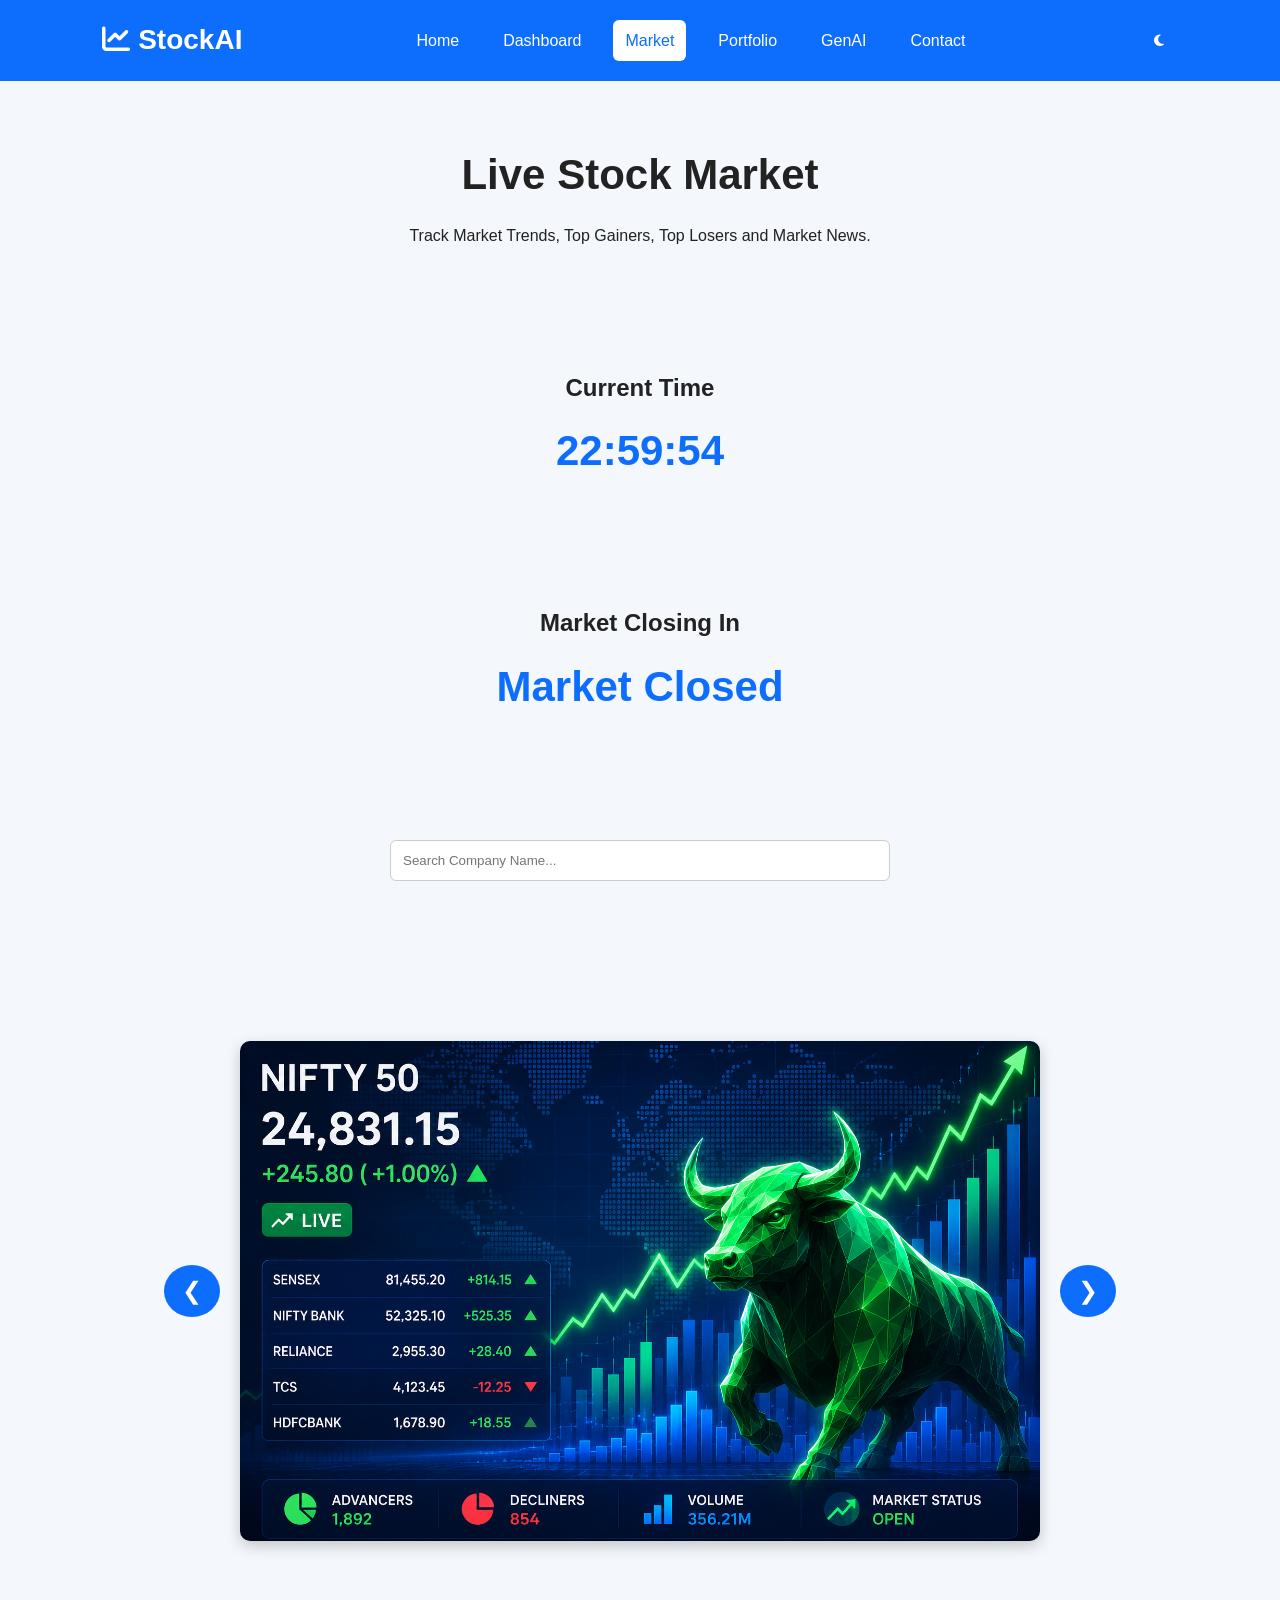
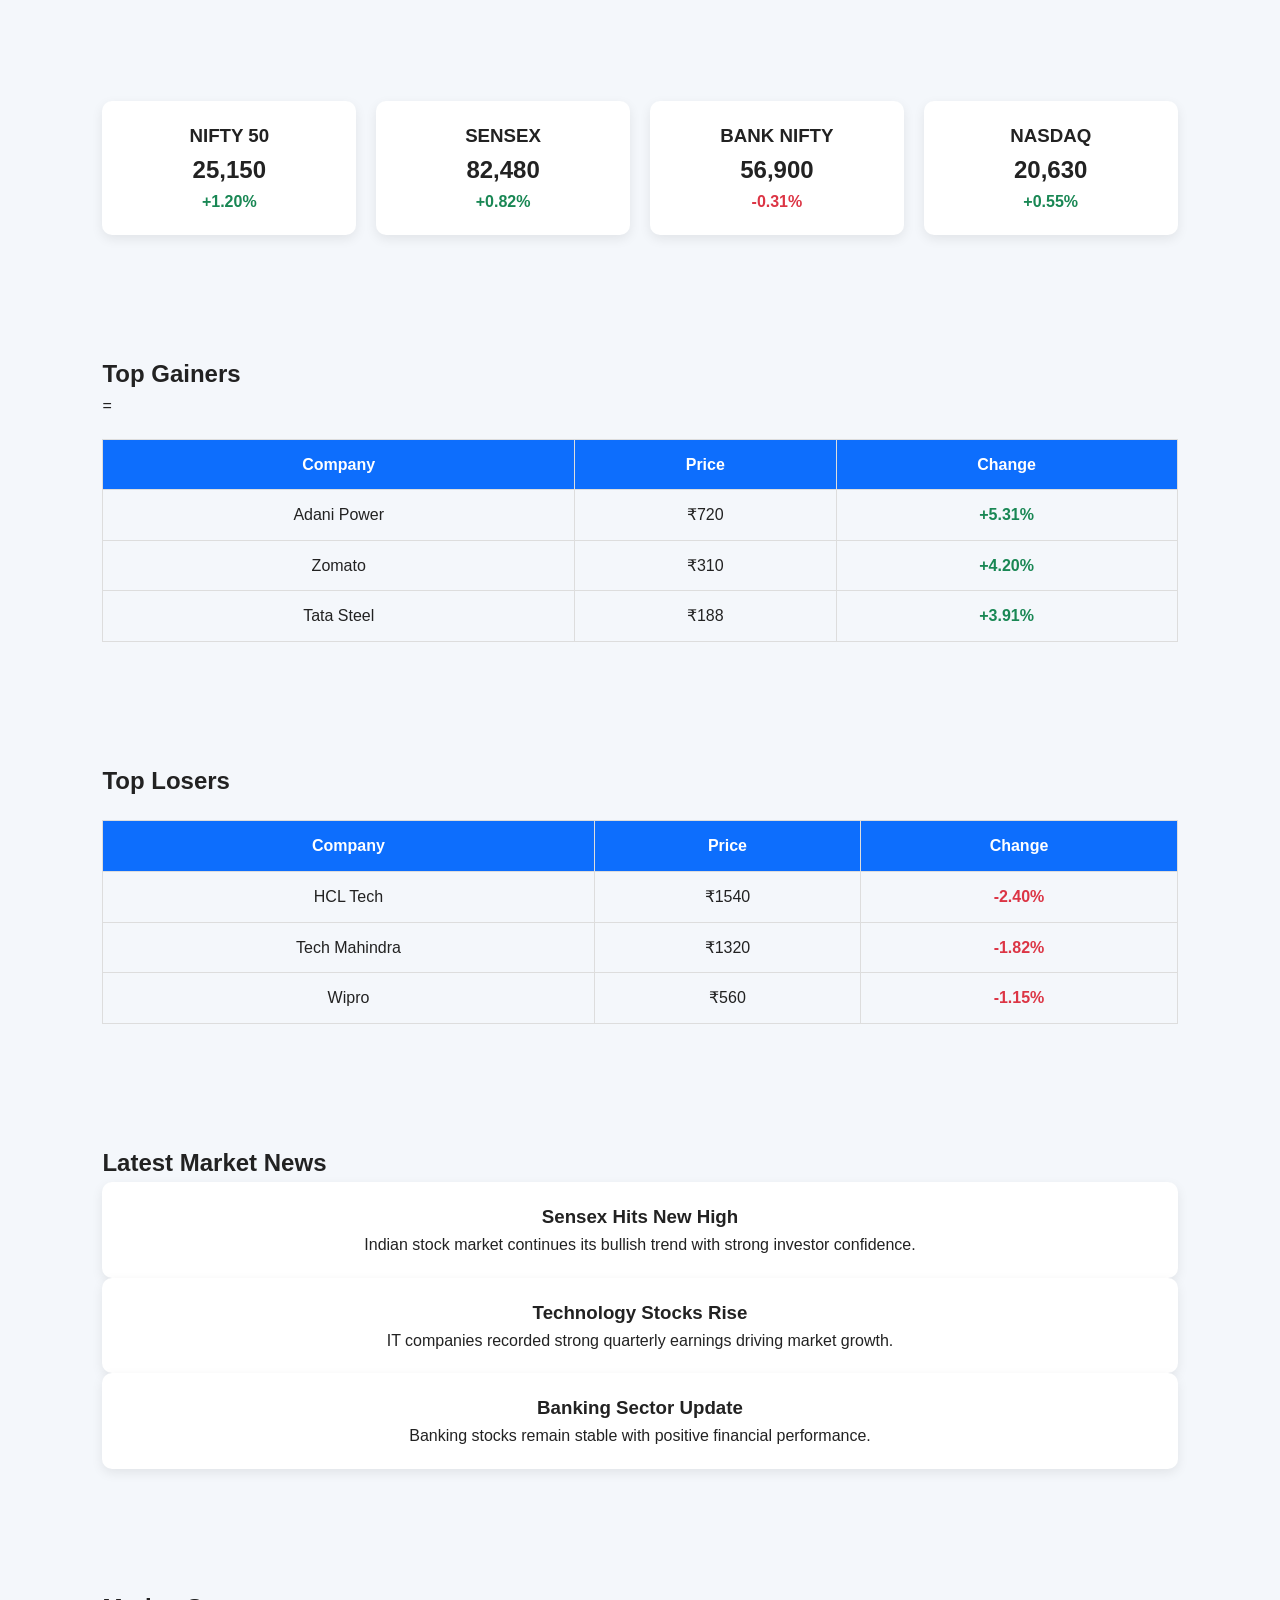
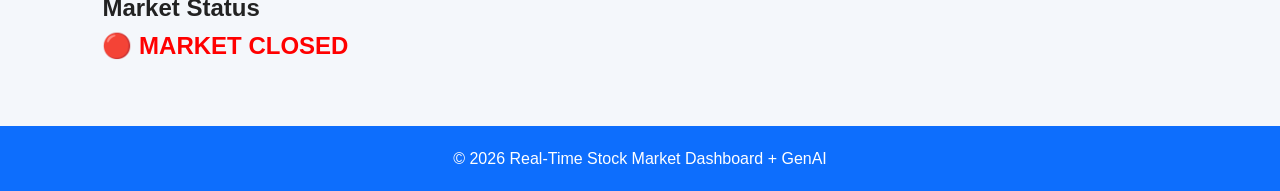
==== market.html @ c52ebc90 "first commit" ====
<!DOCTYPE html>
<html lang="en">

<head>
    <meta charset="UTF-8">
    <meta name="viewport" content="width=device-width, initial-scale=1.0">
    <title>Market | StockAI</title>
    <link rel="stylesheet" href="Css/style.css">
    <link rel="stylesheet" href="Css/responsive.css">
    <link rel="stylesheet"
        href="https://cdnjs.cloudflare.com/ajax/libs/font-awesome/6.6.0/css/all.min.css">
</head>

<body>

    <header>

        <div class="logo">
            <h2><i class="fa-solid fa-chart-line"></i> StockAI</h2>
        </div>

        <nav>
            <a href="index.html">Home</a>
            <a href="dashboard.html">Dashboard</a>
            <a href="market.html" class="active">Market</a>
            <a href="portfolio.html">Portfolio</a>
            <a href="ai.html">GenAI</a>
            <a href="contact.html">Contact</a>
        </nav>

        <button id="themeBtn" aria-label="Toggle Dark Mode">
            <i class="fa-solid fa-moon"></i>
        </button>
    </header>

    <section class="market-hero">
        <h1>Live Stock Market</h1>
        <p>Track Market Trends, Top Gainers, Top Losers and Market News.</p>
    </section>

    <section class="clock-section">
        <h2>Current Time</h2>
        <h1 id="clock">00:00:00</h1>
    </section>

    <section class="countdown">
        <h2>Market Closing In</h2>
        <h1 id="countdown">03:30:00</h1>
    </section>

    <section class="search-section">
        <input type="text"
            id="searchInput"
            placeholder="Search Company Name...">
    </section>

    <section class="slider">
    <button id="prevBtn">❮</button>
    <img
        id="sliderImage"
        src="images/stock3.jpg"
        alt="Stock Market">
    <button id="nextBtn">❯</button>
    </section>

    <section class="market-overview">

        <div class="market-card">
            <h3>NIFTY 50</h3>
            <h2 id="nifty">25,150</h2>
            <p class="green">+1.20%</p>
        </div>

        <div class="market-card">
            <h3>SENSEX</h3>
            <h2 id="sensex">82,480</h2>
            <p class="green">+0.82%</p>
        </div>

        <div class="market-card">
            <h3>BANK NIFTY</h3>
            <h2>56,900</h2>
            <p class="red">-0.31%</p>
        </div>

        <div class="market-card">
            <h3>NASDAQ</h3>
            <h2>20,630</h2>
            <p class="green">+0.55%</p>
        </div>

    </section>
    
    <section>
        <h2>Top Gainers</h2>
        <table>
            <tr>
                <th>Company</th>
                <th>Price</th>
                <th>Change</th>
=
            </tr>

            <tr>
                <td>Adani Power</td>
                <td>₹720</td>
                <td class="green">+5.31%</td>
            </tr>

            <tr>
                <td>Zomato</td>
                <td>₹310</td>
                <td class="green">+4.20%</td>
            </tr>

            <tr>
                <td>Tata Steel</td>
                <td>₹188</td>
                <td class="green">+3.91%</td>
            </tr>
        </table>

    </section>

    <section>
        <h2>Top Losers</h2>
        <table>
            <tr>
                <th>Company</th>
                <th>Price</th>
                <th>Change</th>
            </tr>

            <tr>
                <td>HCL Tech</td>
                <td>₹1540</td>
                <td class="red">-2.40%</td>
            </tr>

            <tr>
                <td>Tech Mahindra</td>
                <td>₹1320</td>
                <td class="red">-1.82%</td>
            </tr>

            <tr>
                <td>Wipro</td>
                <td>₹560</td>
                <td class="red">-1.15%</td>
            </tr>

        </table>

    </section>

    <section class="news">
        <h2>Latest Market News</h2>
        <div class="news-card">
            <h3>Sensex Hits New High</h3>
            <p>Indian stock market continues its bullish trend with strong investor confidence.</p>
        </div>

        <div class="news-card">
            <h3>Technology Stocks Rise</h3>
            <p>IT companies recorded strong quarterly earnings driving market growth. </p>
        </div>

        <div class="news-card">
            <h3>Banking Sector Update</h3>
            <p>Banking stocks remain stable with positive financial performance.</p>
        </div>

    </section>
    <section class="market-status">

        <h2>Market Status</h2>

        <h1 class="green" id="marketStatus">OPEN</h1>

    </section>
    
    <div id="toast">
        Market Updated Successfully
    </div>

    <button id="topBtn">
        ↑
    </button>

    <footer>
        <p> © 2026 Real-Time Stock Market Dashboard + GenAI</p>
    </footer>

    <script src="js/app.js"></script>
    <script src="js/theme.js"></script>
    <script src="js/search.js"></script>
    <script src="js/slider.js"></script>
    <script src="js/timer.js"></script>
    <script src="js/storage.js"></script>

</body>

</html>
---- Css/style.css ----
*{
    margin:0;
    padding:0;
    box-sizing:border-box;
    scroll-behavior:smooth;
    font-family:Arial,Helvetica,sans-serif;
}
body{
    background:#f4f7fb;
    color:#222;
    line-height:1.6;
}
body.dark{
    background:#121212;
    color:#eee;
}
a{text-decoration:none;color:inherit}
header{
    position:sticky;
    top:0;
    display:flex;
    justify-content:space-between;
    align-items:center;
    padding:18px 8%;
    background:#0d6efd;
    color:#fff;
    z-index:999;
}
.logo h2{font-size:28px}
nav{
    display:flex;
    gap:20px;
}
nav a{
    color:#fff;
    padding:8px 12px;
    border-radius:6px;
    transition:.3s;
}
nav a:hover,
nav a.active{
    background:#fff;
    color:#0d6efd;
}
#themeBtn{
    border:none;
    padding:10px 14px;
    border-radius:50%;
    cursor:pointer;
}
section{
    padding:60px 8%;
}
.hero,.market-hero,.portfolio-hero,.contact-hero,.ai-hero,.dashboard-title{
    text-align:center;
}
.hero h1,.market-hero h1,.portfolio-hero h1,.contact-hero h1,.ai-hero h1,.dashboard-title h1{
    font-size:42px;
    margin-bottom:15px;
}
.hero p,.market-hero p,.portfolio-hero p,.contact-hero p,.ai-hero p{
    max-width:800px;
    margin:auto;
}
button{
    background:#0d6efd;
    color:#fff;
    border:none;
    padding:12px 20px;
    border-radius:6px;
    cursor:pointer;
    transition:.3s;
}
button:hover{background:#084298}
.clock-section,#clock,.countdown{text-align:center}
#clock,#countdown{
    font-size:42px;
    color:#0d6efd;
    margin-top:10px;
}
input,textarea{
    width:100%;
    padding:12px;
    margin:10px 0;
    border:1px solid #ccc;
    border-radius:6px;
}
.search input,#searchInput{
    max-width:500px;
    display:block;
    margin:auto;
}
.stock-container,.stocks,.summary-container,.prediction-container,.market-overview,.contact-info{
    display:grid;
    grid-template-columns:repeat(auto-fit,minmax(250px,1fr));
    gap:20px;
}
.stock-card,.market-card,.card,.info-card,.news-card{
    background:#fff;
    padding:20px;
    border-radius:10px;
    box-shadow:0 4px 12px rgba(0,0,0,.08);
    text-align:center;
}
body.dark .stock-card,
body.dark .market-card,
body.dark .card,
body.dark .info-card,
body.dark .news-card{
    background:#1e1e1e;
}
.green{color:#198754;font-weight:bold}
.red{color:#dc3545;font-weight:bold}
table{
    width:100%;
    border-collapse:collapse;
    margin-top:20px;
}
table th{
    background:#0d6efd;
    color:#fff;
}
table th,table td{
    padding:12px;
    border:1px solid #ddd;
    text-align:center;
}
.progress-bar{
    width:100%;
    background:#ddd;
    border-radius:30px;
    overflow:hidden;
}
#progressFill{
    width:75%;
    background:#198754;
    color:#fff;
    text-align:center;
    padding:10px;
}
#sliderImage{
    width:100%;
    height:500px;
    border-radius:10px;

}
.contact-form{
    max-width:700px;
    margin:auto;
}
.faq-item{
    background:#fff;
    padding:18px;
    margin:15px 0;
    border-radius:8px;
}
body.dark .faq-item{background:#1e1e1e}
.question{cursor:pointer}
.answer{display:none;margin-top:10px}
footer{
    background:#0d6efd;
    color:#fff;
    text-align:center;
    padding:20px;
}
#topBtn{
    position:fixed;
    right:20px;
    bottom:20px;
    display:none;
    border-radius:50%;
    width:50px;
    height:50px;
}
#toast{
    position:fixed;
    bottom:80px;
    right:20px;
    background:#198754;
    color:#fff;
    padding:12px 20px;
    border-radius:6px;
    display:none;
}
#loader{
    position:fixed;
    inset:0;
    display:flex;
    justify-content:center;
    align-items:center;
    background:#fff;
    z-index:9999;
}
body.dark{
    background:#121212;
    color:#ffffff;
    transition:0.3s;
}

body.dark header{
    background:#111827;
}

body.dark footer{
    background:#111827;
}

body.dark nav a{
    color:#ffffff;
}

body.dark .stock-card,
body.dark .market-card,
body.dark .card,
body.dark .info-card,
body.dark .news-card,
body.dark .faq-item{
    background:#1f2937;
    color:#ffffff;
}

body.dark table{
    background:#1f2937;
    color:#ffffff;
}

body.dark input,
body.dark textarea{
    background:#374151;
    color:#ffffff;
    border:1px solid #4b5563;
}

body.dark button{
    background:#2563eb;
}

body.dark button:hover{
    background:#1d4ed8;
}
.watchlist{
    margin-top:30px;
}

.watchlist ul{
    list-style:none;
}

.watchlist li{
    background:#fff;
    margin:10px 0;
    padding:12px;
    border-radius:8px;
    display:flex;
    justify-content:space-between;
    align-items:center;
}

.removeBtn{
    background:#dc3545;
}

.removeBtn:hover{
    background:#bb2d3b;
}

.slider{
    display:flex;
    align-items:center;
    justify-content:center;
    gap:20px;
    margin:40px auto;

}

.slider img{

    width:100%;
    max-width:800px;
    height:420px;
    object-fit:cover;
    border-radius:10px;
    box-shadow:0 5px 15px rgba(0,0,0,0.2);

}

#prevBtn,
#nextBtn{

    font-size:24px;
    padding:12px 18px;
    border:none;
    border-radius:50%;
    cursor:pointer;
    background:#0d6efd;
    color:white;

}

#prevBtn:hover,
#nextBtn:hover{

    background:#084298;

}
#Title{
    font-size:xx-large;
    text-align: center;

}
#pag{
    font-size: large;
    text-align:center;
    
}
#resultCount{
    font-size: xx-large;
    text-align: center;
    text-decoration:solid;

    
}
#aiResult{
    font-size: xx-large;
    text-align: center;
    text-decoration:solid;
}
#aiBtn{
    background:#0d6efd;
    color:#fff;
    border:none;
    padding:12px 20px;
    border-radius:6px;
    cursor:pointer;
    transition:.3s;
}
#search_text{
    text-align: center;
}
#clearStorage{
    margin-bottom:10px;
    margin-left: 45%;
}
#askAI{
     margin-left: 45%;
     margin-top: 10px;

}
#quoteBtn{
    margin-top: 10px;
}
#time{
    text-align: center;

}
---- Css/responsive.css ----
@media (max-width:1200px){
header{
padding:15px 5%;
}
section{
padding:50px 5%;
}
}

@media (max-width:992px){

header{
flex-direction:column;
gap:15px;
}

nav{
flex-wrap:wrap;
justify-content:center;
}

.hero h1,
.market-hero h1,
.portfolio-hero h1,
.contact-hero h1,
.ai-hero h1,
.dashboard-title h1{
font-size:34px;
}

.stock-container,
.stocks,
.market-overview,
.summary-container,
.prediction-container,
.contact-info{
grid-template-columns:repeat(2,1fr);
}

table{
display:block;
overflow-x:auto;
white-space:nowrap;
}
}

/* Mobile */
@media (max-width:768px){

header{
padding:15px;
}

nav{
flex-direction:column;
align-items:center;
gap:10px;
}

.hero h1,
.market-hero h1,
.portfolio-hero h1,
.contact-hero h1,
.ai-hero h1,
.dashboard-title h1{
font-size:28px;
}

.hero p,
.market-hero p,
.portfolio-hero p,
.contact-hero p,
.ai-hero p{
font-size:15px;
}

.stock-container,
.stocks,
.market-overview,
.summary-container,
.prediction-container,
.contact-info{
grid-template-columns:1fr;
}

button{
width:100%;
margin-top:10px;
}

input,
textarea{
font-size:16px;
}

#clock,
#countdown{
font-size:30px;
}

#sliderImage{
height:220px;
object-fit:cover;
}

.progress-bar{
height:30px;
}

#progressFill{
padding:6px;
font-size:14px;
}

footer{
font-size:14px;
padding:15px;
}
}

/* Small Mobile */
@media (max-width:480px){

.logo h2{
font-size:22px;
}

nav a{
width:100%;
text-align:center;
}

.hero h1,
.market-hero h1,
.portfolio-hero h1,
.contact-hero h1,
.ai-hero h1,
.dashboard-title h1{
font-size:24px;
}

section{
padding:35px 15px;
}

.stock-card,
.market-card,
.card,
.info-card,
.news-card{
padding:15px;
}

#topBtn{
width:45px;
height:45px;
right:15px;
bottom:15px;
}

#toast{
right:10px;
left:10px;
text-align:center;
}

table th,
table td{
font-size:13px;
padding:8px;
}
}
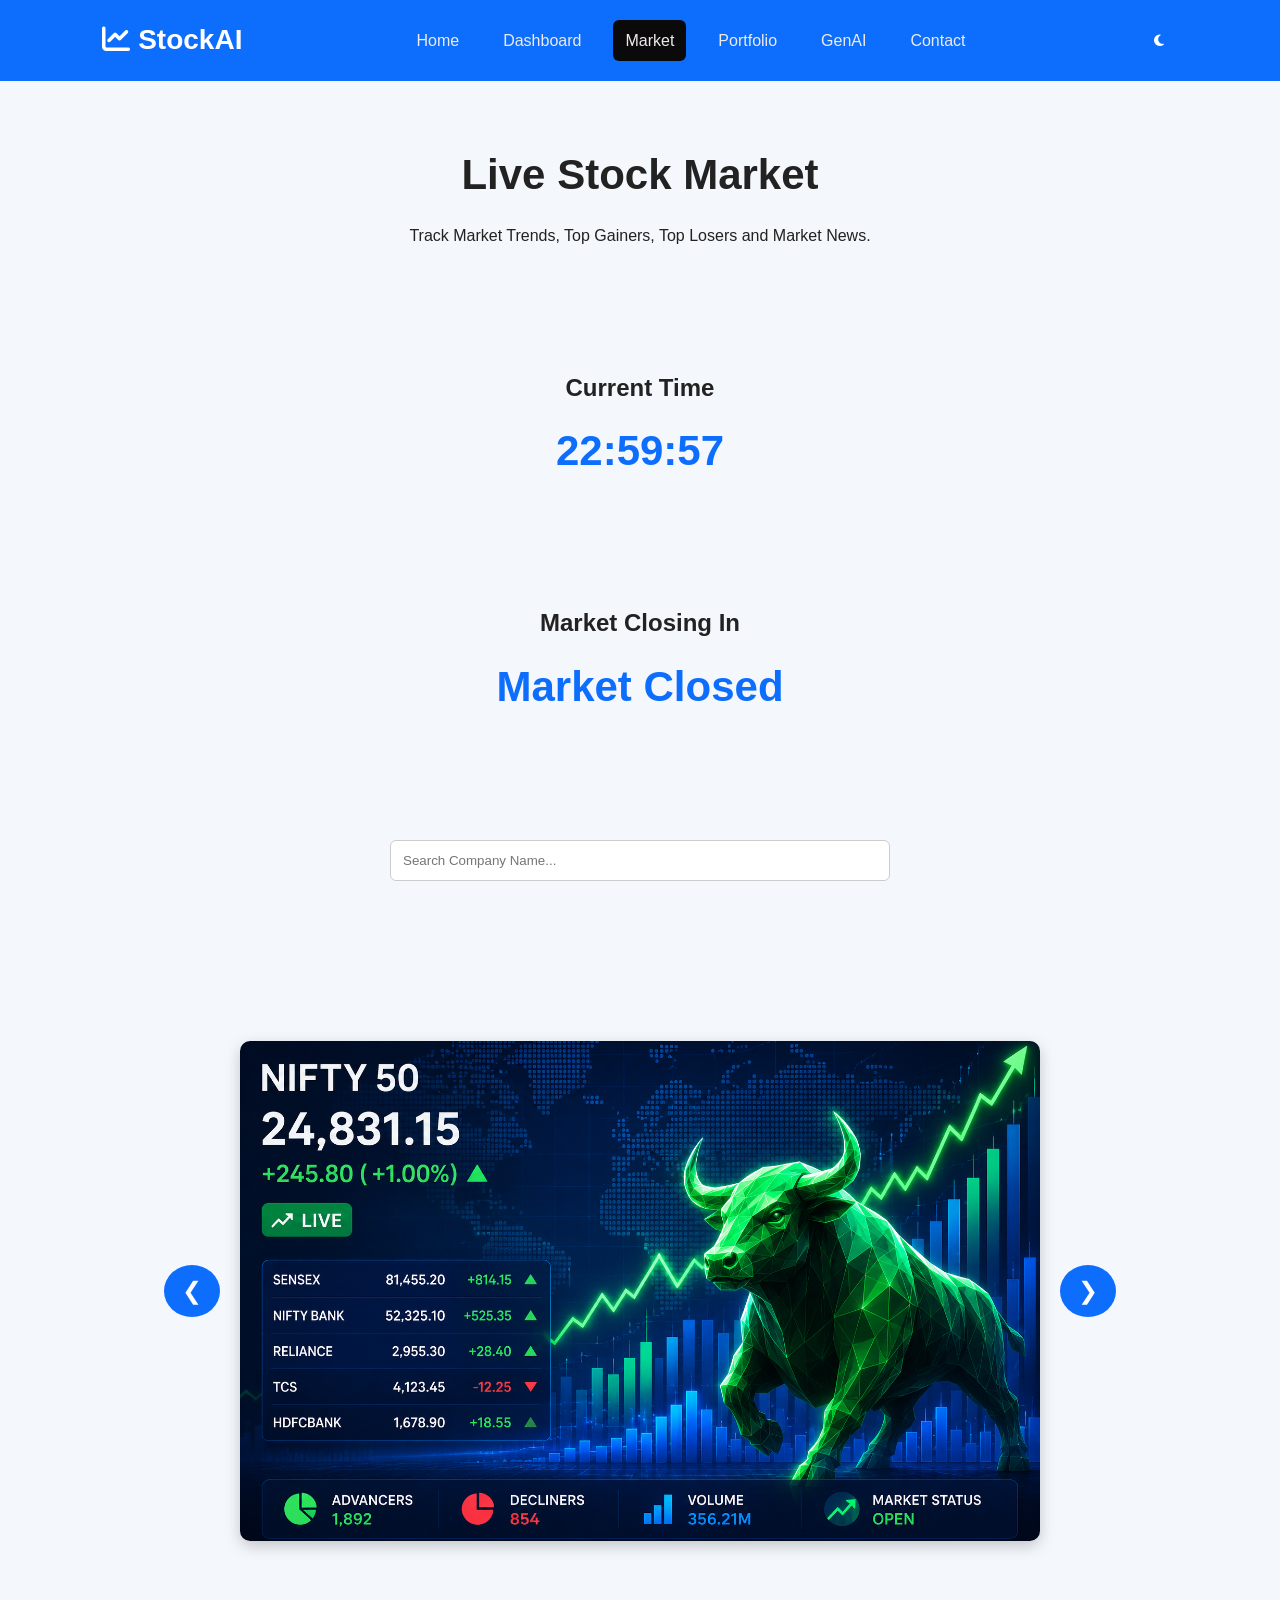
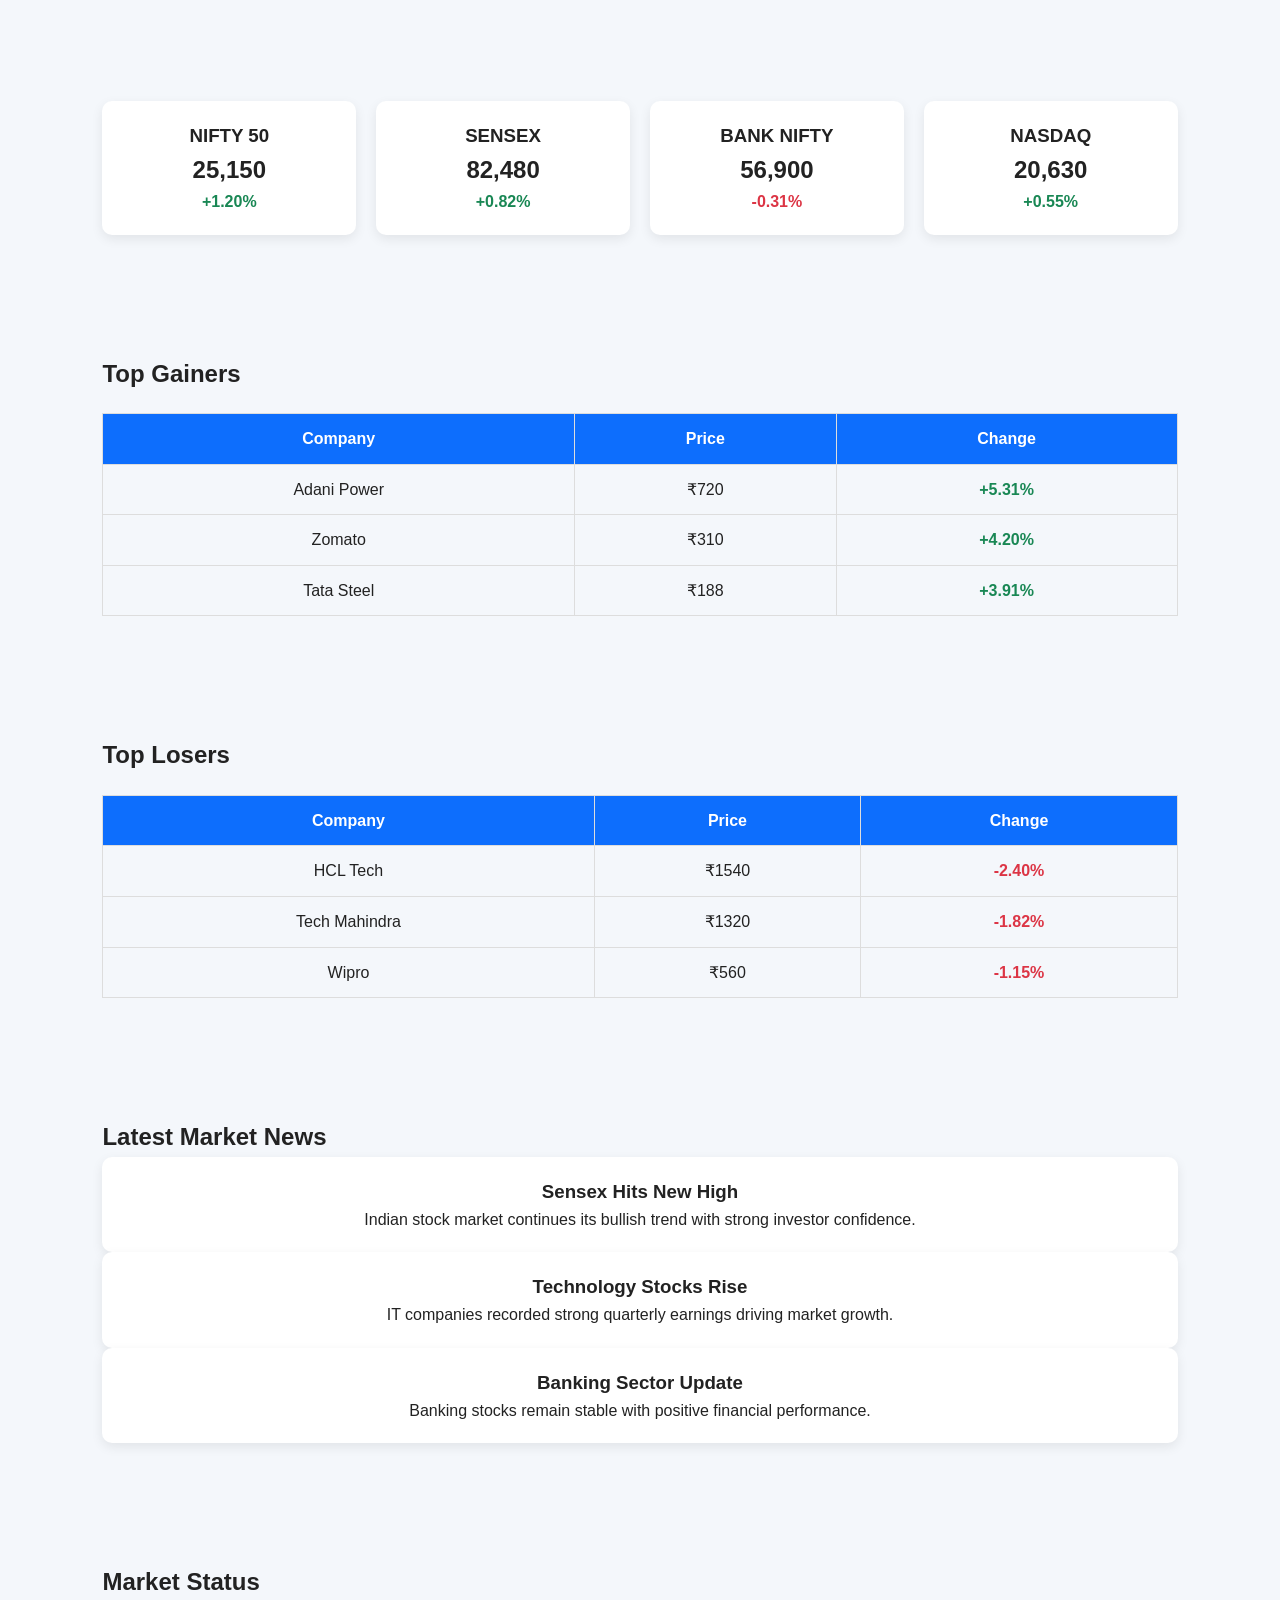
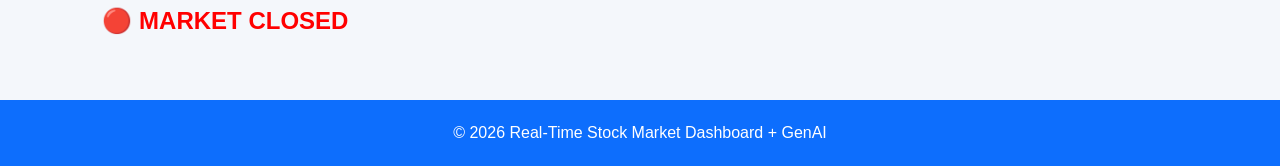
==== commit 96524d59: "fifth" ====
--- a/market.html
+++ b/market.html
@@ -98,7 +98,7 @@
                 <th>Company</th>
                 <th>Price</th>
                 <th>Change</th>
-=
+
             </tr>
 
             <tr>
--- a/Css/style.css
+++ b/Css/style.css
@@ -16,15 +16,16 @@
 }
 a{text-decoration:none;color:inherit}
 header{
-    position:sticky;
-    top:0;
+    
+    top: 0%;
     display:flex;
     justify-content:space-between;
     align-items:center;
     padding:18px 8%;
     background:#0d6efd;
     color:#fff;
-    z-index:999;
+    z-index: 999;
+   
 }
 .logo h2{font-size:28px}
 nav{
@@ -32,15 +33,15 @@
     gap:20px;
 }
 nav a{
-    color:#fff;
+    color:#eeeaea;
     padding:8px 12px;
     border-radius:6px;
     transition:.3s;
 }
 nav a:hover,
 nav a.active{
-    background:#fff;
-    color:#0d6efd;
+    background:#0a0a0a;
+   
 }
 #themeBtn{
     border:none;
@@ -89,6 +90,7 @@
     max-width:500px;
     display:block;
     margin:auto;
+    color:#212529;
 }
 .stock-container,.stocks,.summary-container,.prediction-container,.market-overview,.contact-info{
     display:grid;
@@ -352,4 +354,4 @@
 #time{
     text-align: center;
 
-}+}
--- a/Css/responsive.css
+++ b/Css/responsive.css
@@ -44,7 +44,7 @@
 }
 }
 
-/* Mobile */
+
 @media (max-width:768px){
 
 header{
